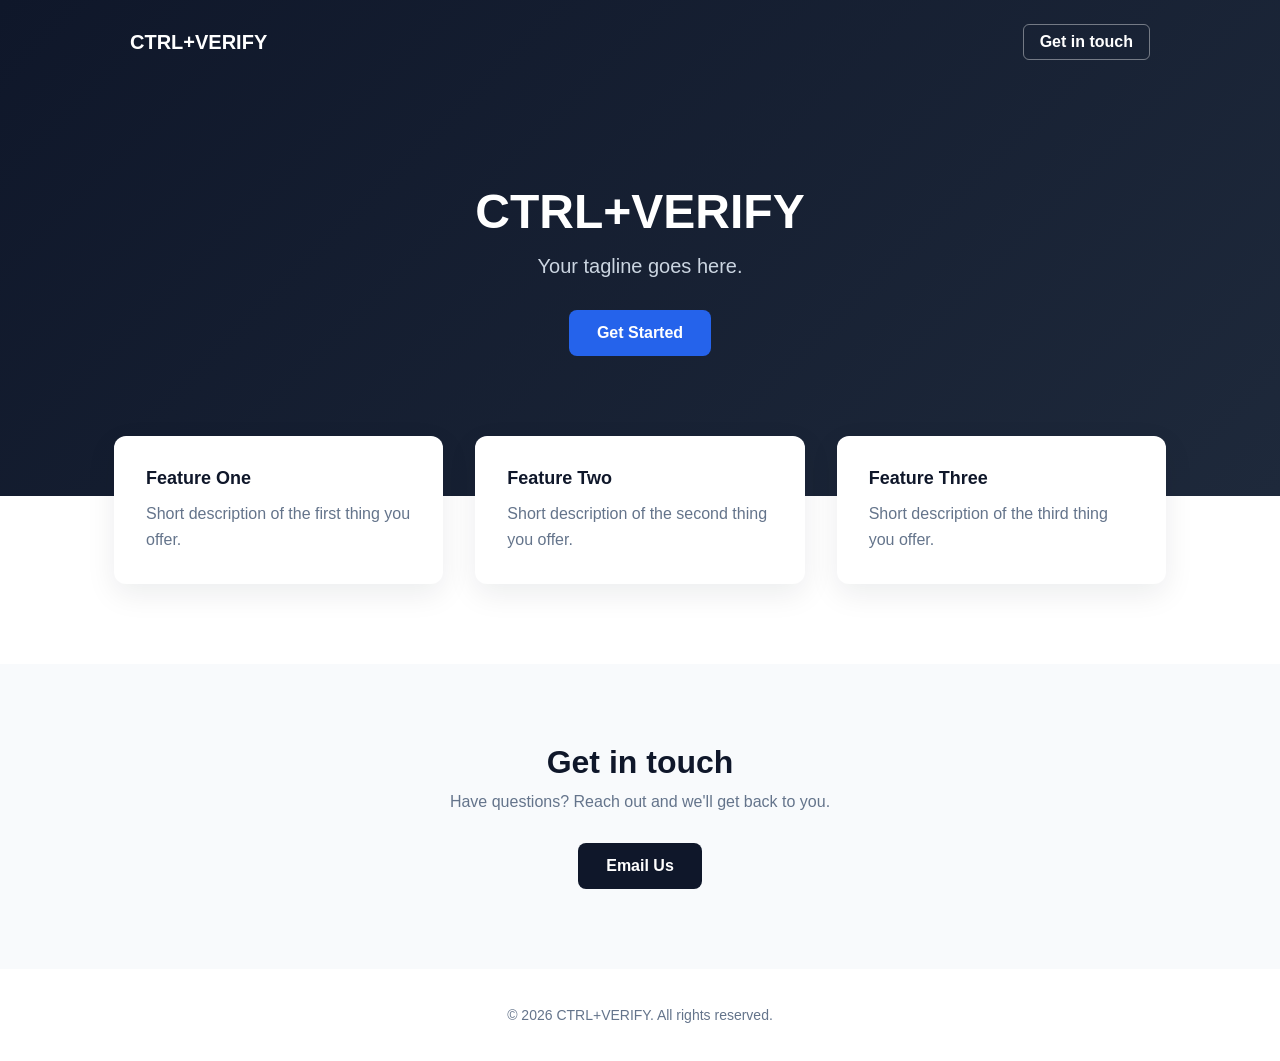
==== index.html @ cb8c758f "Initial landing page scaffold" ====
<!DOCTYPE html>
<html lang="en">
<head>
  <meta charset="UTF-8" />
  <meta name="viewport" content="width=device-width, initial-scale=1.0" />
  <title>CTRL+VERIFY</title>
  <link rel="stylesheet" href="styles.css" />
</head>
<body>
  <header class="hero">
    <nav class="nav">
      <div class="nav__brand">CTRL+VERIFY</div>
      <a class="nav__cta" href="#contact">Get in touch</a>
    </nav>
    <div class="hero__content">
      <h1>CTRL+VERIFY</h1>
      <p class="hero__subtitle">Your tagline goes here.</p>
      <a class="button" href="#contact">Get Started</a>
    </div>
  </header>

  <section class="features" id="features">
    <div class="feature">
      <h3>Feature One</h3>
      <p>Short description of the first thing you offer.</p>
    </div>
    <div class="feature">
      <h3>Feature Two</h3>
      <p>Short description of the second thing you offer.</p>
    </div>
    <div class="feature">
      <h3>Feature Three</h3>
      <p>Short description of the third thing you offer.</p>
    </div>
  </section>

  <section class="contact" id="contact">
    <h2>Get in touch</h2>
    <p>Have questions? Reach out and we'll get back to you.</p>
    <a class="button button--dark" href="mailto:hello@example.com">Email Us</a>
  </section>

  <footer class="footer">
    <p>&copy; 2026 CTRL+VERIFY. All rights reserved.</p>
  </footer>
</body>
</html>
---- styles.css ----
:root {
  --bg: #0f172a;
  --bg-light: #ffffff;
  --text: #0f172a;
  --text-light: #64748b;
  --accent: #2563eb;
  --accent-dark: #1d4ed8;
}

* {
  box-sizing: border-box;
}

body {
  margin: 0;
  font-family: -apple-system, BlinkMacSystemFont, "Segoe UI", Roboto, Helvetica, Arial, sans-serif;
  color: var(--text);
  background: var(--bg-light);
}

.nav {
  display: flex;
  align-items: center;
  justify-content: space-between;
  padding: 24px 40px;
  max-width: 1100px;
  margin: 0 auto;
}

.nav__brand {
  font-weight: 700;
  font-size: 20px;
  color: #fff;
}

.nav__cta {
  color: #fff;
  text-decoration: none;
  font-weight: 600;
  padding: 8px 16px;
  border: 1px solid rgba(255, 255, 255, 0.4);
  border-radius: 6px;
}

.nav__cta:hover {
  background: rgba(255, 255, 255, 0.1);
}

.hero {
  background: linear-gradient(135deg, #0f172a, #1e293b);
}

.hero__content {
  max-width: 700px;
  margin: 0 auto;
  padding: 100px 24px 140px;
  text-align: center;
  color: #fff;
}

.hero__content h1 {
  font-size: 48px;
  margin: 0 0 16px;
}

.hero__subtitle {
  font-size: 20px;
  color: #cbd5e1;
  margin: 0 0 32px;
}

.button {
  display: inline-block;
  background: var(--accent);
  color: #fff;
  text-decoration: none;
  font-weight: 600;
  padding: 14px 28px;
  border-radius: 8px;
  transition: background 0.15s ease;
}

.button:hover {
  background: var(--accent-dark);
}

.button--dark {
  background: #0f172a;
}

.button--dark:hover {
  background: #1e293b;
}

.features {
  display: grid;
  grid-template-columns: repeat(3, 1fr);
  gap: 32px;
  max-width: 1100px;
  margin: -60px auto 0;
  padding: 0 24px 80px;
  position: relative;
}

.feature {
  background: #fff;
  border-radius: 12px;
  box-shadow: 0 10px 30px rgba(15, 23, 42, 0.08);
  padding: 32px;
}

.feature h3 {
  margin: 0 0 12px;
  font-size: 18px;
}

.feature p {
  margin: 0;
  color: var(--text-light);
  line-height: 1.6;
}

.contact {
  text-align: center;
  padding: 80px 24px;
  background: #f8fafc;
}

.contact h2 {
  margin: 0 0 12px;
  font-size: 32px;
}

.contact p {
  color: var(--text-light);
  margin: 0 0 32px;
}

.footer {
  text-align: center;
  padding: 24px;
  color: var(--text-light);
  font-size: 14px;
}

@media (max-width: 768px) {
  .features {
    grid-template-columns: 1fr;
    margin-top: -40px;
  }

  .hero__content h1 {
    font-size: 36px;
  }
}
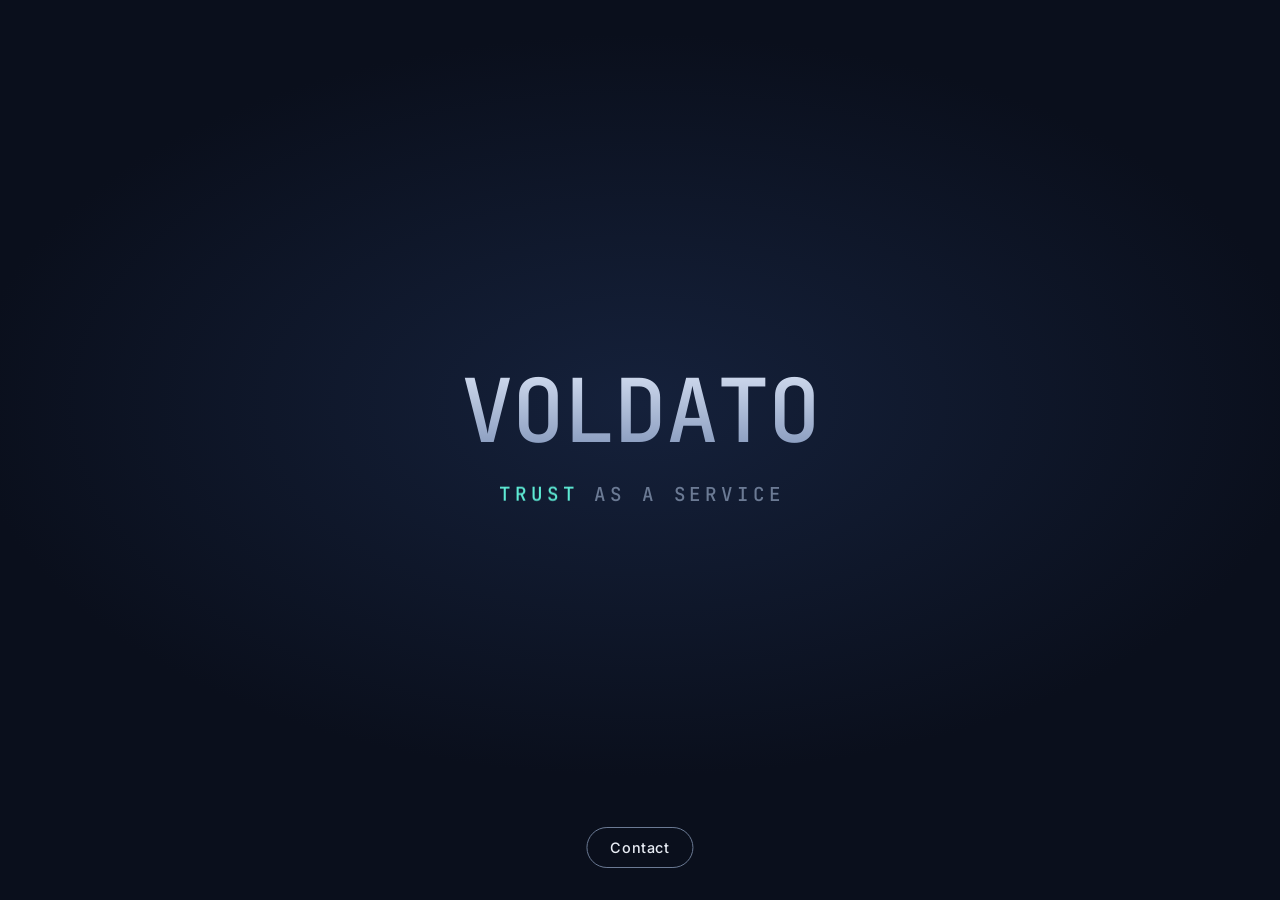
==== commit 3589cc0a: "Build Voldato landing page and GitHub Pages deploy Replace the scaffold with a single-screen landing" ====
--- a/index.html
+++ b/index.html
@@ -3,45 +3,457 @@
 <head>
   <meta charset="UTF-8" />
   <meta name="viewport" content="width=device-width, initial-scale=1.0" />
-  <title>CTRL+VERIFY</title>
-  <link rel="stylesheet" href="styles.css" />
+
+  <title>Voldato — Trust as a Service</title>
+  <meta name="description" content="Voldato provides AI-powered risk and financial crime monitoring for global compliance teams." />
+  <link rel="canonical" href="https://voldato.com/" />
+
+  <!-- Link previews (LinkedIn, Slack, iMessage, X, etc.) -->
+  <meta property="og:type" content="website" />
+  <meta property="og:site_name" content="Voldato" />
+  <meta property="og:url" content="https://voldato.com/" />
+  <meta property="og:title" content="Voldato — Trust as a Service" />
+  <meta property="og:description" content="Voldato provides AI-powered risk and financial crime monitoring for global compliance teams." />
+  <meta property="og:image" content="https://voldato.com/og-image.png" />
+  <meta property="og:image:width" content="1200" />
+  <meta property="og:image:height" content="630" />
+  <meta property="og:image:alt" content="Voldato — Trust as a Service" />
+  <meta name="twitter:card" content="summary_large_image" />
+  <meta name="theme-color" content="#0a0f1c" />
+
+  <!-- Icons -->
+  <link rel="icon" href="/favicon.ico" sizes="48x48" />
+  <link rel="icon" href="/favicon.svg" type="image/svg+xml" />
+  <link rel="apple-touch-icon" href="/apple-touch-icon.png" />
+  <link rel="manifest" href="/site.webmanifest" />
+
+  <link rel="preload" href="fonts/jetbrains-mono-500-latin.woff2" as="font" type="font/woff2" crossorigin />
+  <link rel="stylesheet" href="fonts/fonts.css" />
+  <style>
+    * { box-sizing: border-box; margin: 0; padding: 0; }
+
+    :root {
+      --bg: #0a0f1c;
+      --bg-glow: #15213b;
+      --text: #e8ecf4;
+      --muted: #6b7a94;
+      --accent: #5eead4;
+    }
+
+    html, body { height: 100%; }
+
+    body {
+      display: grid;
+      place-items: center;
+      background: radial-gradient(ellipse 70% 55% at 50% 45%, var(--bg-glow), var(--bg) 75%) var(--bg);
+      color: var(--text);
+      font-family: "Inter", system-ui, -apple-system, "Segoe UI", sans-serif;
+      -webkit-font-smoothing: antialiased;
+      overflow: hidden;
+    }
+
+    .name {
+      font-family: "JetBrains Mono", ui-monospace, "Cascadia Code", "SF Mono", Consolas, Menlo, monospace;
+      font-size: clamp(1.5rem, 7.5vw, 5.5rem);
+      font-weight: 500;
+      line-height: 1.2em;
+      letter-spacing: -0.02em;
+      text-align: center;
+      /* soft steel-blue fade instead of flat white */
+      color: #b4c2dc;
+      background: linear-gradient(180deg, #d3ddf0 10%, #7f93b8 95%);
+      -webkit-background-clip: text;
+      background-clip: text;
+      -webkit-text-fill-color: transparent;
+    }
+
+    .stage {
+      position: relative;
+    }
+
+    /* Name and tagline are centred as one group, nudged up to the optical centre. */
+    .stage {
+      margin-bottom: 4vh;
+    }
+
+    .below {
+      display: flex;
+      justify-content: center;
+    }
+
+    .tagline {
+      --line: 1.2em;
+      --track: 0.2em; /* space between letters */
+      --char: calc(1ch + var(--track)); /* one monospace character plus its tracking */
+      display: flex;
+      align-items: center;
+      margin-top: 1em;
+      padding-left: var(--track); /* offset trailing tracking so the text centres */
+      /* monospace keeps the slot's ch-based width exact */
+      font-family: "JetBrains Mono", ui-monospace, "Cascadia Code", "SF Mono", Consolas, Menlo, monospace;
+      font-size: clamp(0.8rem, 1.6vw, 1.2rem);
+      font-weight: 500;
+      line-height: var(--line);
+      letter-spacing: var(--track);
+      text-transform: uppercase;
+      white-space: nowrap;
+      color: var(--muted);
+      cursor: pointer;
+      user-select: none;
+    }
+
+    .slot {
+      height: var(--line);
+      /* --slot-chars (longest word) and --final-chars (landing word) are set by the script */
+      width: calc(var(--slot-chars, 8) * var(--char));
+      margin-left: calc((var(--final-chars, 5) - var(--slot-chars, 8)) * var(--char)); /* centre the tagline as if the slot held only the landing word */
+      margin-right: var(--char); /* same width as a tracked space */
+      overflow: hidden;
+      text-align: right; /* words grow leftwards, away from "as a Service" */
+      /* fade words in and out at the window edges */
+      -webkit-mask-image: linear-gradient(transparent, #000 25%, #000 75%, transparent);
+      mask-image: linear-gradient(transparent, #000 25%, #000 75%, transparent);
+    }
+
+    .reel {
+      list-style: none;
+      will-change: transform;
+    }
+
+    .reel li {
+      height: var(--line);
+      white-space: nowrap;
+    }
+
+    .reel li:last-child {
+      color: var(--accent);
+    }
+
+    .tagline.landed .slot {
+      -webkit-mask-image: none;
+      mask-image: none;
+    }
+
+    .sr-only {
+      position: absolute;
+      width: 1px;
+      height: 1px;
+      overflow: hidden;
+      clip-path: inset(50%);
+    }
+
+    .button {
+      padding: 0.75em 1.6em;
+      border: 1px solid var(--muted);
+      border-radius: 999px;
+      background: transparent;
+      color: var(--text);
+      font: inherit;
+      font-size: 0.9rem;
+      font-weight: 500;
+      letter-spacing: 0.04em;
+      cursor: pointer;
+      transition: border-color 0.2s, color 0.2s, background 0.2s;
+    }
+
+    .button:hover,
+    .button:focus-visible {
+      border-color: var(--accent);
+      color: var(--accent);
+      outline: none;
+    }
+
+    .button:disabled {
+      opacity: 0.5;
+      cursor: default;
+    }
+
+    .button--solid {
+      border-color: var(--accent);
+      background: var(--accent);
+      color: var(--bg);
+    }
+
+    .button--solid:hover,
+    .button--solid:focus-visible {
+      background: transparent;
+    }
+
+    /* Pinned to the bottom of the viewport; fades in once the reel lands. */
+    .contact-open {
+      position: fixed;
+      bottom: 2rem;
+      left: 50%;
+      transform: translateX(-50%);
+      opacity: 0;
+      visibility: hidden;
+    }
+
+    .contact-open.is-visible {
+      opacity: 1;
+      visibility: visible;
+      transition: opacity 1.2s ease 0.2s, border-color 0.2s, color 0.2s, background 0.2s;
+    }
+
+    .contact {
+      margin: auto;
+      width: min(26rem, calc(100vw - 2rem));
+      padding: 2rem;
+      border: 1px solid #24324f;
+      border-radius: 14px;
+      background: #0f172a;
+      color: var(--text);
+    }
+
+    .contact::backdrop {
+      background: rgba(5, 8, 16, 0.7);
+      backdrop-filter: blur(4px);
+    }
+
+    .contact h2 {
+      margin-bottom: 1.25rem;
+      font-size: 1.15rem;
+      font-weight: 500;
+    }
+
+    .contact label {
+      display: block;
+      margin-bottom: 1rem;
+      font-size: 0.8rem;
+      color: var(--muted);
+    }
+
+    .contact input,
+    .contact textarea {
+      display: block;
+      width: 100%;
+      margin-top: 0.4rem;
+      padding: 0.65rem 0.75rem;
+      border: 1px solid #24324f;
+      border-radius: 8px;
+      background: var(--bg);
+      color: var(--text);
+      font: inherit;
+      font-size: 0.95rem;
+    }
+
+    .contact textarea {
+      min-height: 7rem;
+      resize: vertical;
+    }
+
+    .contact input:focus,
+    .contact textarea:focus {
+      border-color: var(--accent);
+      outline: none;
+    }
+
+    /* Honeypot: hidden from people, filled in by bots. */
+    .contact .trap {
+      position: absolute;
+      left: -9999px;
+    }
+
+    .contact__actions {
+      display: flex;
+      justify-content: flex-end;
+      gap: 0.75rem;
+      margin-top: 1.5rem;
+    }
+
+    .contact__status {
+      min-height: 1.2em;
+      font-size: 0.85rem;
+      color: var(--muted);
+    }
+
+    .contact__status.is-error {
+      color: #fca5a5;
+    }
+
+    .contact__note {
+      margin-top: 0.25rem;
+      font-size: 0.75rem;
+      color: var(--muted);
+    }
+
+    .contact__note a {
+      color: inherit;
+      text-underline-offset: 2px;
+    }
+
+    .contact__note a:hover,
+    .contact__note a:focus-visible {
+      color: var(--accent);
+    }
+  </style>
 </head>
 <body>
-  <header class="hero">
-    <nav class="nav">
-      <div class="nav__brand">CTRL+VERIFY</div>
-      <a class="nav__cta" href="#contact">Get in touch</a>
-    </nav>
-    <div class="hero__content">
-      <h1>CTRL+VERIFY</h1>
-      <p class="hero__subtitle">Your tagline goes here.</p>
-      <a class="button" href="#contact">Get Started</a>
+  <div class="stage">
+    <h1 class="name">VOLDATO
+    </h1>
+    <div class="below">
+      <!-- A div, not a p: a p can't contain the reel's list. -->
+      <div class="tagline" id="tagline" title="Click to spin again">
+        <span class="sr-only">Trust as a Service</span>
+        <span class="slot" aria-hidden="true">
+          <ul class="reel" id="reel"><li>TRUST</li></ul>
+        </span>
+        <span aria-hidden="true">as a Service</span>
+      </div>
     </div>
-  </header>
-
-  <section class="features" id="features">
-    <div class="feature">
-      <h3>Feature One</h3>
-      <p>Short description of the first thing you offer.</p>
-    </div>
-    <div class="feature">
-      <h3>Feature Two</h3>
-      <p>Short description of the second thing you offer.</p>
-    </div>
-    <div class="feature">
-      <h3>Feature Three</h3>
-      <p>Short description of the third thing you offer.</p>
-    </div>
-  </section>
-
-  <section class="contact" id="contact">
-    <h2>Get in touch</h2>
-    <p>Have questions? Reach out and we'll get back to you.</p>
-    <a class="button button--dark" href="mailto:hello@example.com">Email Us</a>
-  </section>
-
-  <footer class="footer">
-    <p>&copy; 2026 CTRL+VERIFY. All rights reserved.</p>
-  </footer>
+  </div>
+
+  <button class="button contact-open" id="contact-open" type="button">Contact</button>
+
+  <dialog class="contact" id="contact" aria-labelledby="contact-title">
+    <form id="contact-form">
+      <h2 id="contact-title">Get in touch</h2>
+      <label>Name
+        <input type="text" name="name" autocomplete="name" required />
+      </label>
+      <label>Email
+        <input type="email" name="email" autocomplete="email" required />
+      </label>
+      <label>Message
+        <textarea name="message" required></textarea>
+      </label>
+      <input class="trap" type="text" name="_gotcha" tabindex="-1" autocomplete="off" aria-hidden="true" />
+      <p class="contact__status" id="contact-status" role="status"></p>
+      <p class="contact__note">We only use your details to reply. See our <a href="privacy.html">privacy notice</a>.</p>
+      <div class="contact__actions">
+        <button class="button" id="contact-close" type="button">Cancel</button>
+        <button class="button button--solid" id="contact-send" type="submit">Send</button>
+      </div>
+    </form>
+  </dialog>
+
+  <script>
+    (function () {
+      var FINAL = "TRUST";
+      var OPTIONS = [
+        "POLICY", "RISK", "MONITORING", "SANCTIONS", "ANALYTICS",
+        "SCREENING", "PEPs", "KYB", "KYC", "IDENTITY", "SPY", "SLEUTH",
+        "SEARCHING", "ANTI-FRAUD", "ONBOARDING", "COMPLIANCE", "AML"
+      ];
+      var SPIN_MS = 4500;
+
+      var lockup = document.getElementById("tagline");
+      var contactOpen = document.getElementById("contact-open");
+      var reel = document.getElementById("reel");
+      var reducedMotion = window.matchMedia("(prefers-reduced-motion: reduce)").matches;
+      var spinning = false;
+
+      // Size the slot to the longest word so nothing is clipped.
+      var longest = OPTIONS.concat([FINAL]).reduce(function (max, word) {
+        return Math.max(max, word.length);
+      }, 0);
+      lockup.style.setProperty("--slot-chars", longest);
+      lockup.style.setProperty("--final-chars", FINAL.length);
+
+      function shuffle(list) {
+        var a = list.slice();
+        for (var i = a.length - 1; i > 0; i--) {
+          var j = Math.floor(Math.random() * (i + 1));
+          var t = a[i]; a[i] = a[j]; a[j] = t;
+        }
+        return a;
+      }
+
+      function spin() {
+        if (spinning) return;
+        spinning = true;
+        lockup.classList.remove("landed");
+        contactOpen.classList.remove("is-visible");
+
+        // Two shuffled passes so the reel has enough distance to feel fast.
+        var words = shuffle(OPTIONS).concat(shuffle(OPTIONS), [FINAL]);
+        reel.innerHTML = "";
+        words.forEach(function (word) {
+          var li = document.createElement("li");
+          li.textContent = word;
+          reel.appendChild(li);
+        });
+
+        var end = "translateY(" + (-(words.length - 1) * 1.2) + "em)";
+
+        function land() {
+          reel.style.transform = end;
+          lockup.classList.add("landed");
+          contactOpen.classList.add("is-visible");
+          spinning = false;
+        }
+
+        if (reducedMotion || !reel.animate) {
+          land();
+          return;
+        }
+
+        reel.style.transform = "translateY(0)";
+        var animation = reel.animate(
+          [{ transform: "translateY(0)" }, { transform: end }],
+          // Fast start, long deceleration, like a reel coming to rest.
+          { duration: SPIN_MS, easing: "cubic-bezier(0.12, 0.7, 0.1, 1)" }
+        );
+        animation.onfinish = land;
+        animation.oncancel = land;
+      }
+
+      lockup.addEventListener("click", spin);
+      spin();
+    })();
+
+    (function () {
+      var FORM_ENDPOINT = "https://formspree.io/f/xaeqwrzo";
+
+      var dialog = document.getElementById("contact");
+      var form = document.getElementById("contact-form");
+      var status = document.getElementById("contact-status");
+      var send = document.getElementById("contact-send");
+
+      function setStatus(text, isError) {
+        status.textContent = text;
+        status.classList.toggle("is-error", !!isError);
+      }
+
+      document.getElementById("contact-open").addEventListener("click", function () {
+        setStatus("");
+        dialog.showModal();
+      });
+
+      document.getElementById("contact-close").addEventListener("click", function () {
+        dialog.close();
+      });
+
+      form.addEventListener("submit", function (event) {
+        event.preventDefault();
+
+        if (FORM_ENDPOINT.indexOf("YOUR_FORM_ID") !== -1) {
+          setStatus("The contact form isn't connected yet.", true);
+          return;
+        }
+
+        send.disabled = true;
+        setStatus("Sending…");
+
+        fetch(FORM_ENDPOINT, {
+          method: "POST",
+          headers: { Accept: "application/json" },
+          body: new FormData(form)
+        })
+          .then(function (response) {
+            if (!response.ok) throw new Error("Request failed: " + response.status);
+            form.reset();
+            setStatus("Thanks — your message has been sent.");
+          })
+          .catch(function () {
+            setStatus("Something went wrong. Please try again.", true);
+          })
+          .then(function () {
+            send.disabled = false;
+          });
+      });
+    })();
+  </script>
 </body>
 </html>
--- a/fonts/fonts.css
+++ b/fonts/fonts.css
@@ -0,0 +1,17 @@
+/* Self-hosted so visitors' browsers never contact Google. Latin subset only. */
+
+@font-face {
+  font-family: "Inter";
+  font-style: normal;
+  font-weight: 400 500; /* variable font: one file covers both weights */
+  font-display: swap;
+  src: url("inter-latin.woff2") format("woff2");
+}
+
+@font-face {
+  font-family: "JetBrains Mono";
+  font-style: normal;
+  font-weight: 500;
+  font-display: swap;
+  src: url("jetbrains-mono-500-latin.woff2") format("woff2");
+}
